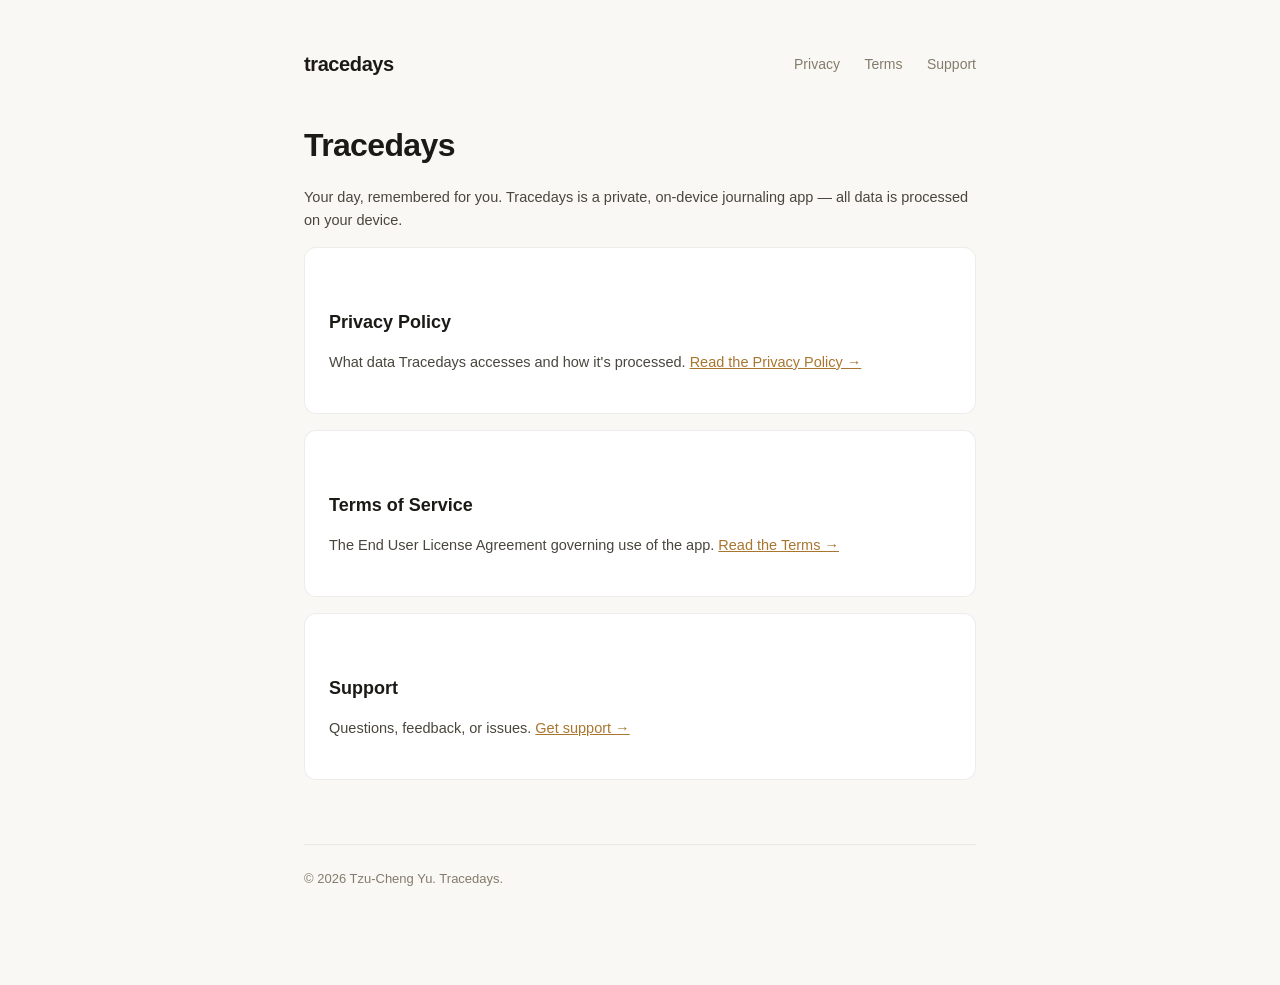
==== index.html @ 36dccf24 "Add Tracedays privacy policy, terms, and support pages" ====
<!doctype html>
<html lang="en">
<head>
<meta charset="utf-8">
<meta name="viewport" content="width=device-width, initial-scale=1">
<title>Tracedays</title>
<link rel="stylesheet" href="style.css">
</head>
<body>
<div class="wrap">
  <header class="site">
    <span class="brand">tracedays</span>
    <nav class="site">
      <a href="privacy.html">Privacy</a>
      <a href="terms.html">Terms</a>
      <a href="support.html">Support</a>
    </nav>
  </header>

  <h1>Tracedays</h1>
  <p>Your day, remembered for you. Tracedays is a private, on-device journaling app — all data is processed on your device.</p>

  <div class="card">
    <h2>Privacy Policy</h2>
    <p>What data Tracedays accesses and how it's processed. <a href="privacy.html">Read the Privacy Policy →</a></p>
  </div>

  <div class="card">
    <h2>Terms of Service</h2>
    <p>The End User License Agreement governing use of the app. <a href="terms.html">Read the Terms →</a></p>
  </div>

  <div class="card">
    <h2>Support</h2>
    <p>Questions, feedback, or issues. <a href="support.html">Get support →</a></p>
  </div>

  <footer>
    &copy; 2026 Tzu-Cheng Yu. Tracedays.
  </footer>
</div>
</body>
</html>
---- style.css ----
:root {
  color-scheme: light dark;
  --bg: #0e0e10;
  --surface: #17171a;
  --text1: #f2ede4;
  --text2: #c9c3b8;
  --text3: #8a8578;
  --accent: #d9a866;
  --border: rgba(242, 237, 228, 0.08);
}

@media (prefers-color-scheme: light) {
  :root {
    --bg: #faf8f4;
    --surface: #ffffff;
    --text1: #1c1a16;
    --text2: #4a463d;
    --text3: #837c6c;
    --accent: #a9762f;
    --border: rgba(28, 26, 22, 0.08);
  }
}

* { box-sizing: border-box; }

body {
  margin: 0;
  background: var(--bg);
  color: var(--text2);
  font-family: -apple-system, BlinkMacSystemFont, "Segoe UI", Roboto, sans-serif;
  line-height: 1.6;
}

.wrap {
  max-width: 720px;
  margin: 0 auto;
  padding: 48px 24px 96px;
}

header.site {
  display: flex;
  align-items: center;
  justify-content: space-between;
  margin-bottom: 40px;
}

.brand {
  font-weight: 800;
  font-size: 20px;
  color: var(--text1);
  text-decoration: none;
  letter-spacing: -0.02em;
}

nav.site a {
  color: var(--text3);
  text-decoration: none;
  font-size: 14px;
  margin-left: 20px;
}

nav.site a:hover { color: var(--accent); }

h1 {
  color: var(--text1);
  font-size: 32px;
  letter-spacing: -0.02em;
  margin: 0 0 8px;
}

.meta {
  color: var(--text3);
  font-size: 13px;
  margin-bottom: 32px;
  line-height: 1.7;
}

h2 {
  color: var(--text1);
  font-size: 18px;
  margin-top: 36px;
  margin-bottom: 10px;
}

h3 {
  color: var(--text1);
  font-size: 15px;
  margin-top: 20px;
  margin-bottom: 6px;
}

p, li { font-size: 14.5px; color: var(--text2); }

ul { padding-left: 20px; }

.notice {
  background: var(--surface);
  border: 1px solid var(--border);
  border-radius: 10px;
  padding: 16px 18px;
  font-size: 13px;
  color: var(--text3);
  margin-bottom: 32px;
}

.card {
  background: var(--surface);
  border: 1px solid var(--border);
  border-radius: 12px;
  padding: 24px;
  margin-bottom: 16px;
}

.card a { color: var(--accent); }

footer {
  margin-top: 64px;
  padding-top: 24px;
  border-top: 1px solid var(--border);
  color: var(--text3);
  font-size: 13px;
}

a { color: var(--accent); }
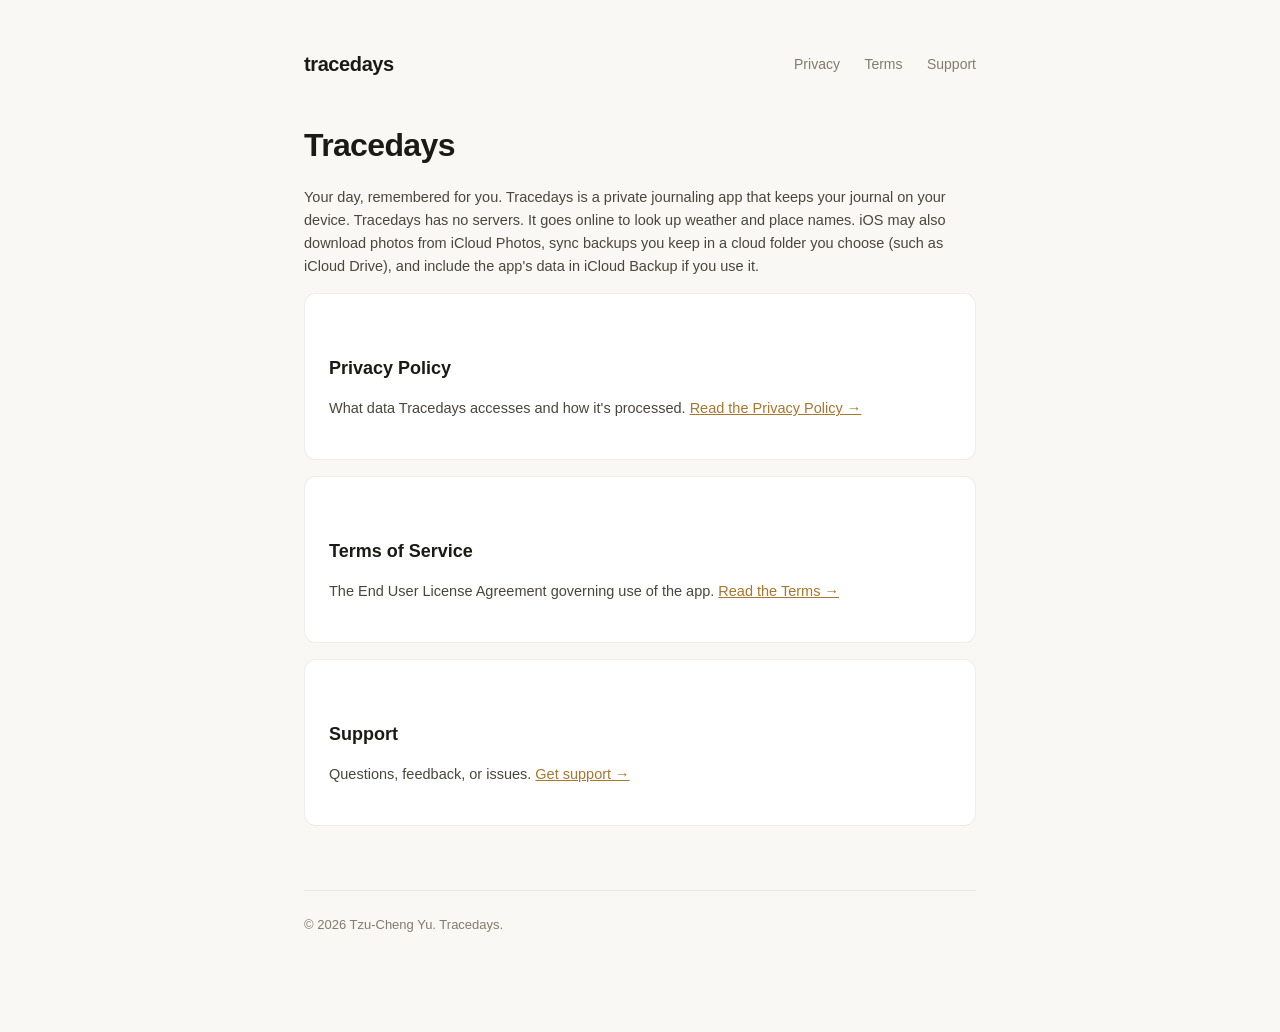
==== commit 7406019d: "Update legal pages to match Tracedays v0.2.2: accurate network-use, backups and exports, deletion, a" ====
--- a/index.html
+++ b/index.html
@@ -18,7 +18,7 @@
   </header>
 
   <h1>Tracedays</h1>
-  <p>Your day, remembered for you. Tracedays is a private, on-device journaling app — all data is processed on your device.</p>
+  <p>Your day, remembered for you. Tracedays is a private journaling app that keeps your journal on your device. Tracedays has no servers. It goes online to look up weather and place names. iOS may also download photos from iCloud Photos, sync backups you keep in a cloud folder you choose (such as iCloud Drive), and include the app's data in iCloud Backup if you use it.</p>
 
   <div class="card">
     <h2>Privacy Policy</h2>
